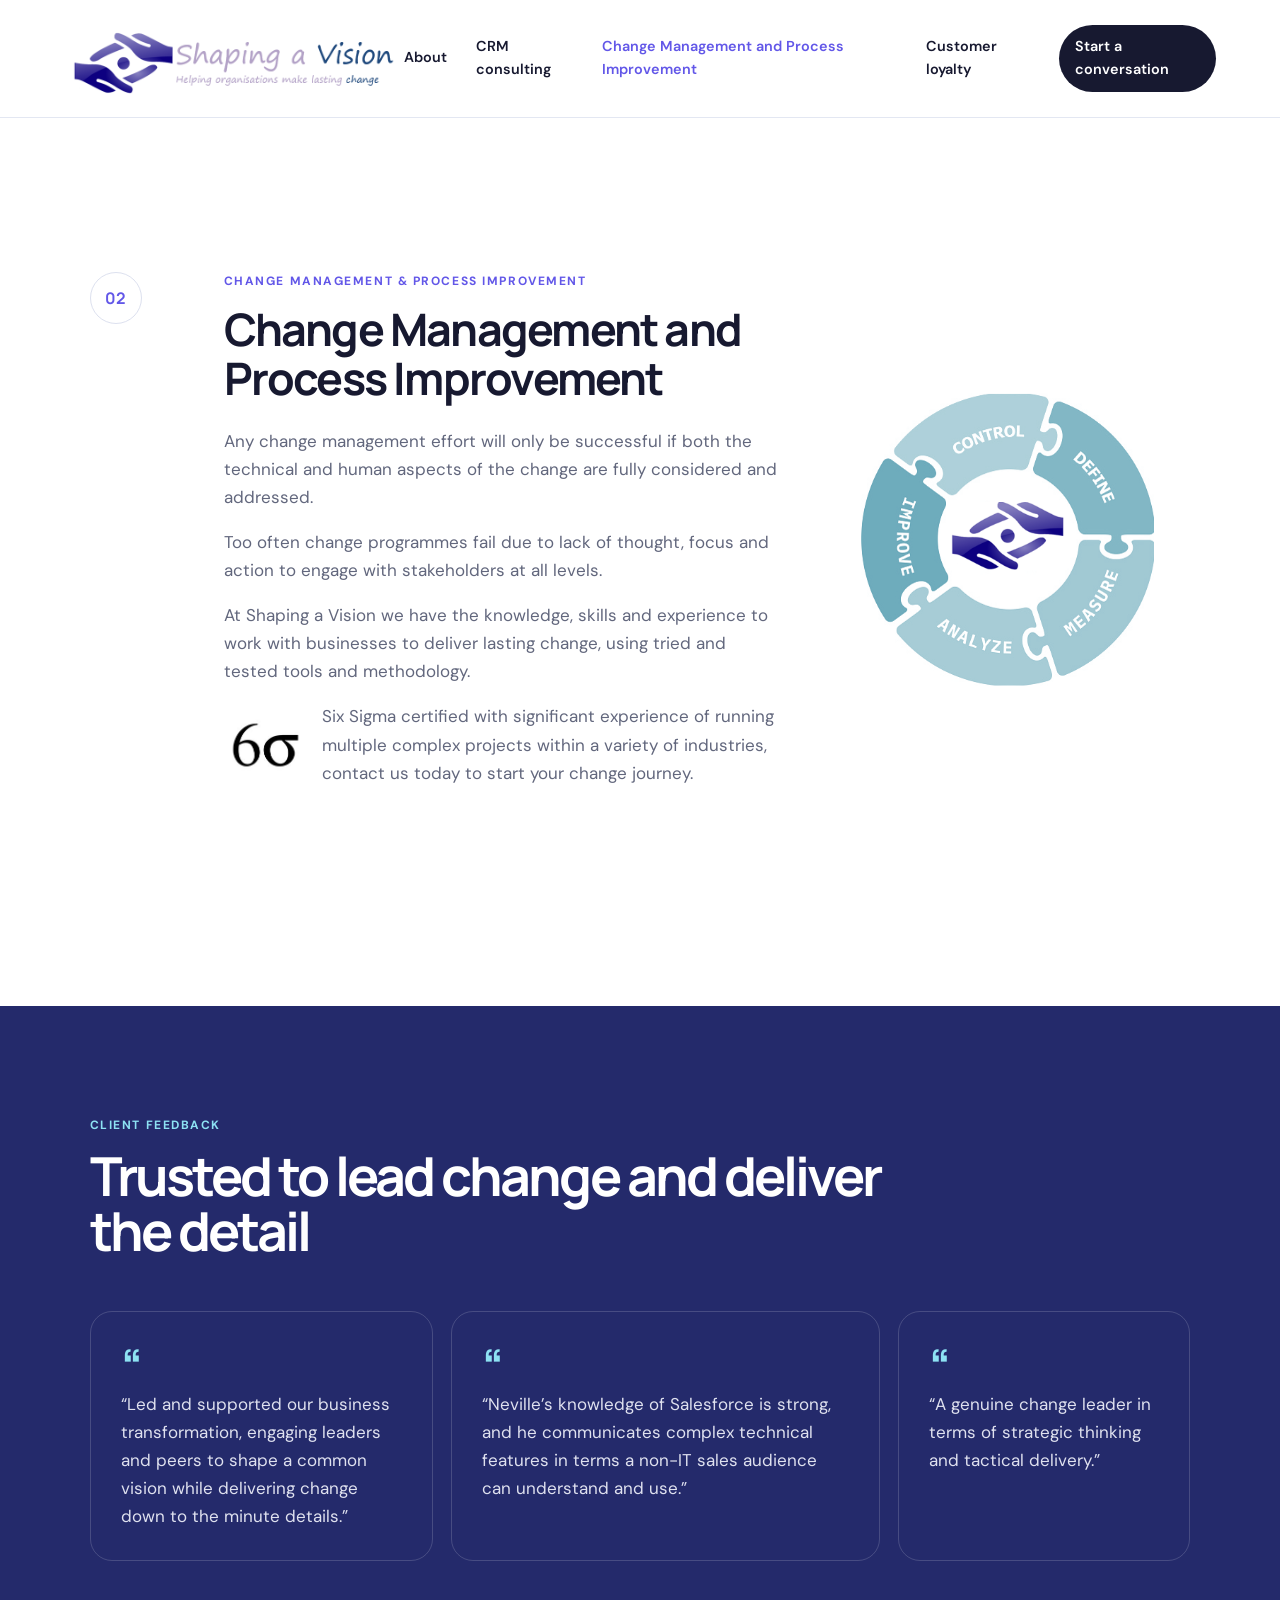
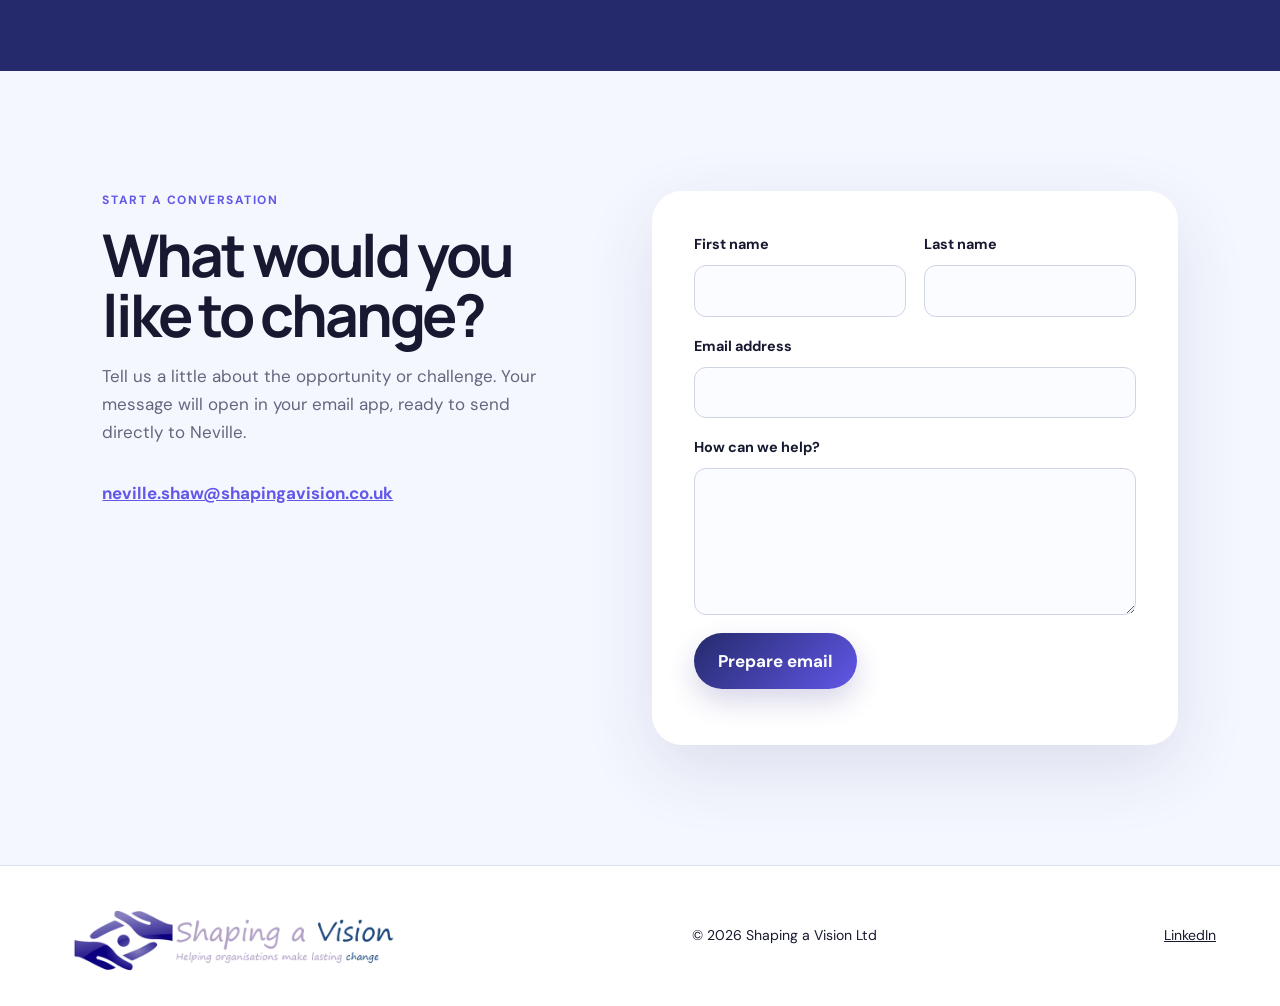
==== change.html @ e67c5a2a "Add files via upload" ====
<!doctype html>
<html lang="en-GB">
<head>
  <meta charset="utf-8">
  <meta name="viewport" content="width=device-width, initial-scale=1">
  <title>Shaping a Vision | CRM, Change and Customer Experience</title>
  <meta name="description" content="Practical CRM consulting, change management and customer loyalty support from Shaping a Vision.">
  <link rel="preconnect" href="https://fonts.googleapis.com">
  <link rel="preconnect" href="https://fonts.gstatic.com" crossorigin>
  <link href="https://fonts.googleapis.com/css2?family=DM+Sans:wght@400;500;600;700&family=Manrope:wght@500;600;700&display=swap" rel="stylesheet">
  <link rel="stylesheet" href="styles.css">
  <link rel="icon" type="image/svg+xml" href="data:image/svg+xml,%3Csvg xmlns='http://www.w3.org/2000/svg' viewBox='0 0 64 64'%3E%3Crect width='64' height='64' rx='14' fill='%23242a6b'/%3E%3Cpath d='M14 33c10-15 26-15 36 0-10 15-26 15-36 0Z' fill='%236f66ff'/%3E%3Ccircle cx='32' cy='33' r='7' fill='white'/%3E%3C/svg%3E">
</head>
<body class="page-change">
  <header class="site-header">
    <a class="brand" href="#top" aria-label="Shaping a Vision home">
      <img class="brand-logo" src="images/sav-logo.png" alt="Shaping a Vision">
    </a>
    <button class="menu-button" type="button" aria-expanded="false" aria-controls="site-nav"><span></span><span></span><span></span><span class="sr-only">Open navigation</span></button>
    <nav id="site-nav" aria-label="Main navigation">
      <a href="index.html#about">About</a>
      <a href="crm.html">CRM consulting</a>
      <a href="change.html">Change Management and Process Improvement</a>
      <a href="loyalty.html">Customer loyalty</a>
      <a class="nav-cta" href="#contact">Start a conversation</a>
    </nav>
  </header>

  <main id="top">
    <section class="hero" id="about">
      <div class="hero-copy reveal">
        <h1>Change that works for your people and your business.</h1>
        <p class="hero-lead">Founded in the UK in 2009, Shaping a Vision Ltd has been working with a wide range of businesses with an end goal of improving customer experience, increasing staff retention, automating or digitising processes, reducing costs and increasing profits.</p>
        <p class="hero-proof">We have a proven track record of <em>Helping organisations make lasting change</em>.</p>
        <div class="hero-actions">
          <a class="button primary" href="#contact">Discuss your project</a>
          <a class="text-link" href="#services">Explore our services <span aria-hidden="true">↓</span></a>
        </div>
      </div>
      <div class="hero-visual reveal">
        <img src="images/change-collaboration.png" alt="People and technology working together">
      </div>
    </section>

    <section class="outcomes" aria-label="Business outcomes">
      <p>Customer experience</p><p>Staff retention</p><p>Smarter processes</p><p>Lower costs</p><p>Stronger performance</p>
    </section>

    <section class="services" id="services">
      <div class="section-heading reveal">
        <p class="eyebrow">How we help</p>
        <h2>Practical expertise from strategy through delivery</h2>
        <p>Clear thinking, hands-on support and solutions designed around the way your organisation actually works.</p>
      </div>

      <article class="service service-crm" id="crm">
        <div class="service-number">01</div>
        <div class="service-copy reveal">
          <p class="eyebrow">CRM consulting services</p>
          <h3>CRM that people can use and the business can rely on</h3>
          <p>We listen to our clients and translate their ideas and functionalities into the kind of simple-to-use, indispensable CRM they have always desired.</p>
          <p>If you are looking for one off assistance, straight forward help to effectively implement your initial design or need full project life cycle management, we provide the expertise to maximise your return on investment. We have the solution for you.</p>
          <ul class="check-list">
            <li>Evaluation and solution design</li>
            <li>Configuration and modification</li>
            <li>Data migration and cleansing</li>
            <li>Consulting, training and ongoing support</li>
          </ul>
        </div>
        <img class="service-art crm-art reveal" src="images/crm-cycle.png" alt="CRM cycle connecting marketing, sales, feedback and support">
        <div class="engagements reveal">
          <div class="engagements-heading"><p class="eyebrow">Examples of previous engagements</p><h4>Hands-on delivery, from first requirements to lasting adoption</h4></div>
          <article class="engagement"><span>01</span><p>Successfully migrated a services business from SugarCRM to SFDC, managing the project from requirement gathering to data migration. Having reviewed the existing sales processes, led the build and testing phase, provided technical support and guidance, admin and end user training, plus data migration of over 40,000 records.</p></article>
          <article class="engagement"><span>02</span><p>Led the design, development and roll out of Salesforce automation using SFDC to 300+ end users. Aligning business processes with technology.</p></article>
          <article class="engagement"><span>03</span><p>Designed and delivered numerous bespoke training events throughout Europe for SFDC administrators, end users and Executive teams.</p></article>
          <article class="engagement"><span>04</span><p>Developed an automated issue resolution tool, giving real time notification of issues to sales and country leaders, reducing time to close from 41 to 13 days.</p></article>
        </div>
      </article>

      <article class="service service-change" id="change">
        <div class="service-number">02</div>
        <div class="service-copy reveal">
          <p class="eyebrow">Change management &amp; process improvement</p>
          <h3>Change Management and Process Improvement</h3>
          <p>Any change management effort will only be successful if both the technical and human aspects of the change are fully considered and addressed.</p>
          <p>Too often change programmes fail due to lack of thought, focus and action to engage with stakeholders at all levels.</p>
          <p>At Shaping a Vision we have the knowledge, skills and experience to work with businesses to deliver lasting change, using tried and tested tools and methodology.</p>
          <p class="certification"><img src="images/six-sigma.png" alt="Six Sigma certification">Six Sigma certified with significant experience of running multiple complex projects within a variety of industries, contact us today to start your change journey.</p>
        </div>
        <div class="change-art reveal"><img src="images/dmaic.png" alt="DMAIC improvement cycle"></div>
      </article>

      <article class="service service-loyalty" id="loyalty">
        <div class="service-number">03</div>
        <div class="service-copy reveal">
          <p class="eyebrow">Customer loyalty</p>
          <h3>Turn customer feedback into focused action</h3>
          <p>Your customers form opinions about your organisation as they interact with your products and services, and through key touch points such as service and support. The combination of these experiences impacts the overall relationship with your customers and their likelihood to repurchase or refer.</p>
          <p>If you are waiting for clients to complain, rather than soliciting their positive or negative opinion, you may not get the feedback until it is too late.</p>
          <p>At Shaping a Vision, we help organisations by using Net Promoter® Score, a simple but highly effective metric. The output of a Net Promoter Score is a clear measure of your organisation’s performance as seen through your customers eyes.</p>
          <p>Having this proactive feedback helps you target key improvement areas and customer segments.</p>
          <ul class="check-list">
            <li>Net Promoter Score programme setup</li>
            <li>Management reporting and dashboards</li>
            <li>Customer feedback analysis</li>
            <li>Customer service culture development</li>
          </ul>
          <small class="legal">Net Promoter® is a registered trademark of Bain &amp; Company, Inc., Fred Reichheld and Satmetrix Systems.</small>
        </div>
        <div class="feedback-loop reveal"><img src="images/customer-listening.png" alt="Customer listening and feedback">
          <div><strong>1</strong><span>Gather feedback</span></div>
          <div><strong>2</strong><span>Analyse patterns</span></div>
          <div><strong>3</strong><span>Act on insight</span></div>
        </div>
      </article>
    </section>

    <section class="testimonials">
      <div class="section-heading reveal"><p class="eyebrow">Client feedback</p><h2>Trusted to lead change and deliver the detail</h2></div>
      <div class="quotes">
        <blockquote class="reveal">“Led and supported our business transformation, engaging leaders and peers to shape a common vision while delivering change down to the minute details.”</blockquote>
        <blockquote class="reveal">“Neville’s knowledge of Salesforce is strong, and he communicates complex technical features in terms a non-IT sales audience can understand and use.”</blockquote>
        <blockquote class="reveal">“A genuine change leader in terms of strategic thinking and tactical delivery.”</blockquote>
      </div>
    </section>

    <section class="contact" id="contact">
      <div class="contact-copy reveal">
        <p class="eyebrow">Start a conversation</p>
        <h2>What would you like to change?</h2>
        <p>Tell us a little about the opportunity or challenge. Your message will open in your email app, ready to send directly to Neville.</p>
        <a href="mailto:neville.shaw@shapingavision.co.uk">neville.shaw@shapingavision.co.uk</a>
      </div>
      <form id="contact-form" class="contact-form reveal">
        <div class="field-row">
          <label>First name<input name="firstName" autocomplete="given-name" required></label>
          <label>Last name<input name="lastName" autocomplete="family-name" required></label>
        </div>
        <label>Email address<input name="email" type="email" autocomplete="email" required></label>
        <label>How can we help?<textarea name="message" rows="5" required></textarea></label>
        <button class="button primary" type="submit">Prepare email</button>
        <p class="form-note" id="form-note" aria-live="polite"></p>
      </form>
    </section>
  </main>

  <footer>
    <a class="brand footer-brand" href="#top"><img class="brand-logo" src="images/sav-logo.png" alt="Shaping a Vision"></a>
    <p>© <span id="year"></span> Shaping a Vision Ltd</p>
    <a href="https://www.linkedin.com" target="_blank" rel="noreferrer">LinkedIn</a>
  </footer>
  <script src="script.js"></script>
</body>
</html>
---- styles.css ----
:root{--ink:#171930;--muted:#62677d;--purple:#6257e8;--deep:#242a6b;--blue:#0aa7d7;--ice:#eef5ff;--line:#dde1ef;--paper:#fff;--display:"Manrope",sans-serif;--body:"DM Sans",sans-serif}
*{box-sizing:border-box}html{scroll-behavior:smooth;scroll-padding-top:100px}body{margin:0;color:var(--ink);font-family:var(--body);font-size:17px;line-height:1.65;background:var(--paper)}a{color:inherit}button,input,textarea{font:inherit}.sr-only{position:absolute;width:1px;height:1px;padding:0;margin:-1px;overflow:hidden;clip:rect(0,0,0,0);white-space:nowrap;border:0}
.site-header{position:sticky;top:0;z-index:20;display:flex;align-items:center;justify-content:space-between;padding:18px clamp(22px,5vw,76px);background:rgba(255,255,255,.94);backdrop-filter:blur(16px);border-bottom:1px solid rgba(221,225,239,.8)}.brand{display:inline-flex;gap:12px;align-items:center;text-decoration:none}.brand-mark{position:relative;display:grid;place-items:center;width:46px;height:38px;background:linear-gradient(135deg,var(--deep),var(--purple));border-radius:60% 18% 60% 18%;transform:rotate(-8deg)}.brand-mark:before,.brand-mark:after{content:"";position:absolute;width:15px;height:15px;background:white;border-radius:50%}.brand-mark:before{left:8px;top:8px}.brand-mark:after{right:6px;bottom:5px;opacity:.7}.brand-mark span{position:absolute;width:18px;height:5px;background:#fff;border-radius:10px;transform:rotate(34deg)}.brand-copy{display:flex;flex-direction:column;line-height:1.15}.brand-copy strong{font:700 1.12rem var(--display);color:var(--deep)}.brand-copy small{font-size:.68rem;color:var(--muted);margin-top:5px}.site-header nav{display:flex;align-items:center;gap:clamp(16px,2.3vw,34px)}.site-header nav a{font-size:.9rem;text-decoration:none;font-weight:600}.site-header nav a:hover{color:var(--purple)}.site-header .nav-cta{background:var(--ink);color:#fff;padding:10px 16px;border-radius:999px}.site-header .nav-cta:hover{background:var(--purple);color:#fff}.menu-button{display:none;background:none;border:0;padding:8px}.menu-button>span:not(.sr-only){display:block;width:25px;height:2px;background:var(--ink);margin:5px}
main{overflow:hidden}.hero{min-height:690px;display:grid;grid-template-columns:minmax(0,1.08fr) minmax(380px,.92fr);align-items:center;gap:7vw;padding:88px clamp(24px,8vw,130px);background:radial-gradient(circle at 87% 28%,#dff6ff 0,transparent 26%),linear-gradient(140deg,#fff 38%,#f1f2ff 100%)}.eyebrow{text-transform:uppercase;letter-spacing:.13em;font-weight:700;font-size:.75rem;color:var(--purple);margin:0 0 14px}.hero h1,.section-heading h2,.contact h2{font:700 clamp(2.6rem,5vw,5.25rem)/1.02 var(--display);letter-spacing:-.055em;margin:0}.hero h1{max-width:850px}.hero-lead{font-size:clamp(1.1rem,1.5vw,1.35rem);max-width:690px;color:var(--muted);margin:28px 0 34px}.hero-actions{display:flex;align-items:center;gap:26px;flex-wrap:wrap}.button{display:inline-flex;justify-content:center;align-items:center;border:0;border-radius:999px;padding:14px 24px;text-decoration:none;font-weight:700;cursor:pointer}.button.primary{background:linear-gradient(135deg,var(--deep),var(--purple));color:#fff;box-shadow:0 12px 28px rgba(54,49,141,.2)}.button.primary:hover{transform:translateY(-2px);box-shadow:0 16px 34px rgba(54,49,141,.3)}.text-link{font-weight:700;text-decoration:none}.text-link span{color:var(--purple);padding-left:5px}.hero-visual{position:relative;aspect-ratio:1;max-width:520px;margin:auto}.orbit{position:absolute;inset:10%;border:1px solid rgba(98,87,232,.22);border-radius:50%;animation:rotate 28s linear infinite}.orbit:before{content:"";position:absolute;width:84px;height:84px;border-radius:30px;background:linear-gradient(145deg,var(--purple),var(--deep));box-shadow:0 20px 38px rgba(36,42,107,.22)}.orbit span{position:absolute;font:700 .8rem var(--display);padding:8px 13px;border-radius:999px;background:#fff;box-shadow:0 8px 24px rgba(28,32,74,.12);animation:counter 28s linear infinite}.orbit-one:before{top:-12px;left:45%}.orbit-one span{right:-30px;top:28%}.orbit-two{inset:22%;animation-duration:22s;animation-direction:reverse}.orbit-two:before{right:-20px;bottom:16%;background:linear-gradient(145deg,var(--blue),#1e75df)}.orbit-two span{left:-42px;bottom:24%;animation-duration:22s;animation-direction:reverse}.orbit-three{inset:34%;animation-duration:18s}.orbit-three:before{width:60px;height:60px;left:-20px;top:16%;background:linear-gradient(145deg,#83ddeb,var(--blue))}.orbit-three span{right:-56px;bottom:-10px;animation-duration:18s}.visual-core{position:absolute;inset:38%;display:flex;flex-direction:column;align-items:center;justify-content:center;background:#fff;border-radius:50%;box-shadow:0 22px 80px rgba(31,38,105,.18);font-family:var(--display)}.visual-core strong{font-size:1.2rem}.visual-core span{color:var(--purple)}@keyframes rotate{to{transform:rotate(360deg)}}@keyframes counter{to{transform:rotate(-360deg)}}
.outcomes{display:grid;grid-template-columns:repeat(5,1fr);padding:0 clamp(24px,6vw,96px);border-top:1px solid var(--line);border-bottom:1px solid var(--line)}.outcomes p{font:600 .88rem var(--display);padding:22px 18px;text-align:center;margin:0;border-right:1px solid var(--line)}.outcomes p:last-child{border:0}.services{padding:120px clamp(24px,7vw,112px)}.section-heading{max-width:800px;margin-bottom:76px}.section-heading h2{font-size:clamp(2.2rem,4.2vw,4rem)}.section-heading>p:last-child{max-width:650px;color:var(--muted);font-size:1.12rem}.service{position:relative;display:grid;grid-template-columns:70px minmax(0,1fr) minmax(300px,.62fr);gap:clamp(24px,5vw,80px);padding:82px 0;border-top:1px solid var(--line);align-items:center}.service-number{align-self:start;font:700 1rem var(--display);color:var(--purple);border:1px solid var(--line);width:52px;height:52px;border-radius:50%;display:grid;place-items:center}.service-copy h3{font:700 clamp(2rem,3.5vw,3.3rem)/1.08 var(--display);letter-spacing:-.04em;margin:0 0 25px}.service-copy>p:not(.eyebrow){color:var(--muted);max-width:720px}.check-list{display:grid;grid-template-columns:repeat(2,minmax(0,1fr));gap:10px 26px;list-style:none;padding:0;margin:28px 0}.check-list li{position:relative;padding-left:26px}.check-list li:before{content:"✓";position:absolute;left:0;color:var(--purple);font-weight:700}.proof{padding:40px;border-radius:30px;background:var(--ink);color:#fff;display:flex;flex-direction:column}.proof strong{font:700 3.5rem/1 var(--display);color:#8de2f3}.proof span{color:#c9cbe0}.proof hr{border:0;border-top:1px solid rgba(255,255,255,.18);width:100%;margin:28px 0}.cycle{aspect-ratio:1;max-width:380px;position:relative;margin:auto;border:38px solid #dbe6ff;border-radius:50%;display:grid;place-items:center}.cycle:after{content:"";position:absolute;inset:-38px;border:38px solid transparent;border-top-color:var(--purple);border-right-color:var(--blue);border-radius:50%;transform:rotate(25deg)}.cycle>span{position:absolute;font:700 .72rem var(--display);text-transform:uppercase;letter-spacing:.06em;z-index:2}.cycle>span:nth-child(1){top:-29px}.cycle>span:nth-child(2){right:-40px;top:40%}.cycle>span:nth-child(3){bottom:-29px}.cycle>span:nth-child(4){left:-40px;top:40%}.cycle>span:nth-child(5){top:10%;left:3%}.cycle strong{text-align:center;font:700 1.15rem/1.3 var(--display)}.legal{display:block;color:#8a8fa2;font-style:italic;max-width:680px}.feedback-loop{display:grid;gap:14px}.feedback-loop div{display:flex;align-items:center;gap:20px;padding:20px 24px;border-radius:20px;background:var(--ice);transform:translateX(var(--shift,0))}.feedback-loop div:nth-child(2){--shift:35px;background:#e8e6ff}.feedback-loop div:nth-child(3){--shift:5px;background:#dcf5fb}.feedback-loop strong{font:700 2.1rem var(--display);color:var(--purple)}.feedback-loop span{font-weight:700}.testimonials{background:var(--deep);color:#fff;padding:110px clamp(24px,7vw,112px)}.testimonials .section-heading{margin-bottom:52px}.testimonials .eyebrow{color:#8de2f3}.testimonials .section-heading h2{max-width:900px}.quotes{display:grid;grid-template-columns:1fr 1.25fr .85fr;gap:18px}.quotes blockquote{margin:0;padding:30px;border:1px solid rgba(255,255,255,.16);border-radius:22px;color:#dfe1ef}.quotes blockquote:before{content:"“";display:block;font:700 3rem/1 var(--display);color:#8de2f3}.contact{display:grid;grid-template-columns:minmax(0,.85fr) minmax(360px,1fr);gap:8vw;padding:120px clamp(24px,8vw,130px);background:#f5f7ff}.contact h2{font-size:clamp(2.6rem,4.6vw,4.7rem)}.contact-copy>p:not(.eyebrow){color:var(--muted);max-width:580px}.contact-copy>a{display:inline-block;margin-top:16px;color:var(--purple);font-weight:700}.contact-form{padding:42px;background:#fff;border-radius:30px;box-shadow:0 24px 70px rgba(38,42,99,.12)}.field-row{display:grid;grid-template-columns:1fr 1fr;gap:18px}.contact-form label{display:block;font-weight:700;font-size:.9rem;margin-bottom:18px}.contact-form input,.contact-form textarea{display:block;width:100%;margin-top:8px;border:1px solid #cfd4e5;border-radius:12px;padding:13px 14px;background:#fbfcff;color:var(--ink)}.contact-form input:focus,.contact-form textarea:focus{outline:3px solid rgba(98,87,232,.2);border-color:var(--purple)}.form-note{font-size:.82rem;color:var(--muted);margin:14px 0 0}footer{display:flex;align-items:center;justify-content:space-between;gap:22px;padding:30px clamp(24px,5vw,76px);font-size:.88rem;border-top:1px solid var(--line)}.footer-brand .brand-copy small{display:none}.footer-brand .brand-mark{width:34px;height:29px}.reveal{opacity:0;transform:translateY(18px);transition:opacity .65s ease,transform .65s ease}.reveal.visible{opacity:1;transform:none}
@media (prefers-reduced-motion:reduce){*{scroll-behavior:auto!important;animation:none!important;transition:none!important}.reveal{opacity:1;transform:none}}
@media (max-width:1000px){.brand-copy small{display:none}.site-header nav{position:absolute;top:100%;left:0;right:0;display:none;flex-direction:column;align-items:stretch;background:#fff;padding:22px;border-bottom:1px solid var(--line)}.site-header nav.open{display:flex}.menu-button{display:block}.hero{grid-template-columns:1fr;min-height:auto;padding-top:70px}.hero-visual{width:min(80vw,470px)}.outcomes{grid-template-columns:repeat(2,1fr)}.outcomes p{border-bottom:1px solid var(--line)}.service{grid-template-columns:60px 1fr}.service>:last-child{grid-column:2}.quotes{grid-template-columns:1fr}.contact{grid-template-columns:1fr}}
@media (max-width:640px){body{font-size:16px}.site-header{padding:14px 18px}.brand-copy strong{font-size:1rem}.hero{padding:62px 22px}.hero h1{font-size:2.75rem}.hero-visual{width:100%;margin-top:18px}.orbit:before{width:58px;height:58px}.orbit span{font-size:.68rem}.visual-core{inset:36%;font-size:.75rem}.outcomes{grid-template-columns:1fr 1fr;padding:0}.services{padding:85px 22px}.service{grid-template-columns:1fr;gap:18px;padding:60px 0}.service>:last-child{grid-column:auto}.service-number{margin-bottom:8px}.check-list{grid-template-columns:1fr}.cycle{max-width:300px;margin-top:22px}.feedback-loop div:nth-child(2),.feedback-loop div:nth-child(3){transform:none}.testimonials{padding:82px 22px}.contact{padding:85px 22px}.contact-form{padding:25px;border-radius:22px}.field-row{grid-template-columns:1fr;gap:0}footer{flex-direction:column;text-align:center}.footer-brand{display:none}}
 .brand-logo{width:min(340px,32vw);height:auto}.hero-visual>img{width:78%;display:block;margin:0 auto}.service-art{width:100%;max-width:320px;object-fit:contain;margin:auto}.change-art{position:relative;display:grid;place-items:center}.change-art>img:first-child{width:100%;max-width:380px}.change-art .sigma-badge{position:absolute;width:86px;right:2%;bottom:4%;background:#fff;border-radius:12px;padding:8px}.feedback-loop>img{width:100%;max-width:400px;border-radius:20px;margin-bottom:12px}.feedback-loop div{margin-left:20px}.feedback-loop div:nth-child(2){margin-left:54px}.feedback-loop div:nth-child(3){margin-left:28px}
.service-crm{grid-template-columns:70px minmax(0,1fr) minmax(260px,.58fr);grid-template-areas:"num copy art" "num copy proof"}.service-crm .service-number{grid-area:num}.service-crm .service-copy{grid-area:copy}.service-crm .crm-art{grid-area:art}.service-crm .proof{grid-area:proof}
.service-crm .engagements{grid-area:engagements;grid-column:2 / -1}.engagements{display:grid;grid-template-columns:repeat(2,minmax(0,1fr));gap:18px;margin-top:24px;padding-top:54px;border-top:1px solid var(--line)}.engagements-heading{grid-column:1 / -1;display:flex;align-items:end;justify-content:space-between;gap:28px}.engagements-heading .eyebrow{margin:0}.engagements-heading h4{font:600 1.2rem/1.2 var(--display);max-width:360px;margin:0}.engagement{display:grid;grid-template-columns:38px 1fr;gap:13px;padding:22px;border:1px solid var(--line);border-radius:18px;background:#fbfcff;transition:transform .2s ease,box-shadow .2s ease}.engagement:hover{transform:translateY(-3px);box-shadow:0 12px 28px rgba(38,42,99,.08)}.engagement span{font:700 .8rem var(--display);color:var(--purple);padding-top:3px}.engagement p{margin:0;color:var(--muted);font-size:.95rem;line-height:1.55}
@media (max-width:1000px){.service-crm{grid-template-columns:60px 1fr;grid-template-areas:"num copy" "num art" "num proof"}}
@media (max-width:1000px){.service-crm .engagements{grid-column:2}}
@media (max-width:640px){.service-crm{grid-template-columns:1fr;grid-template-areas:"num" "copy" "art" "proof"}.service-crm .engagements{grid-column:1}.engagements{grid-template-columns:1fr}.engagements-heading{display:block}.engagements-heading h4{margin-top:10px}}
.service-crm .engagements{grid-area:auto}
.service-crm .engagements{grid-column:2 / -1;grid-row:3}
.hero-proof{color:var(--muted);font-size:1rem;margin:0 0 24px}.hero-proof em{font-weight:700;color:var(--ink)}
.certification{display:flex;align-items:center;gap:16px}.certification img{width:82px;height:auto;flex:none}
@media (max-width:1000px){.service-crm .engagements{grid-column:2;grid-row:auto}}
@media (max-width:640px){.service-crm .engagements{grid-column:1;grid-row:auto}}
.service-crm .engagements{margin-top:-42px;padding-top:24px}
@media (max-width:640px){.service-crm .engagements{margin-top:0;padding-top:28px}}
.home .services{display:none}.page-crm .hero,.page-change .hero,.page-loyalty .hero,.page-crm .outcomes,.page-change .outcomes,.page-loyalty .outcomes{display:none}.page-crm .services> .section-heading,.page-change .services> .section-heading,.page-loyalty .services> .section-heading{display:none}.page-crm .service:not(.service-crm),.page-change .service:not(.service-change),.page-loyalty .service:not(.service-loyalty){display:none}.page-crm .services,.page-change .services,.page-loyalty .services{padding-top:72px}.page-crm .service-crm,.page-change .service-change,.page-loyalty .service-loyalty{border-top:0}.page-crm .site-header nav a:nth-child(2),.page-change .site-header nav a:nth-child(3),.page-loyalty .site-header nav a:nth-child(4){color:var(--purple)}
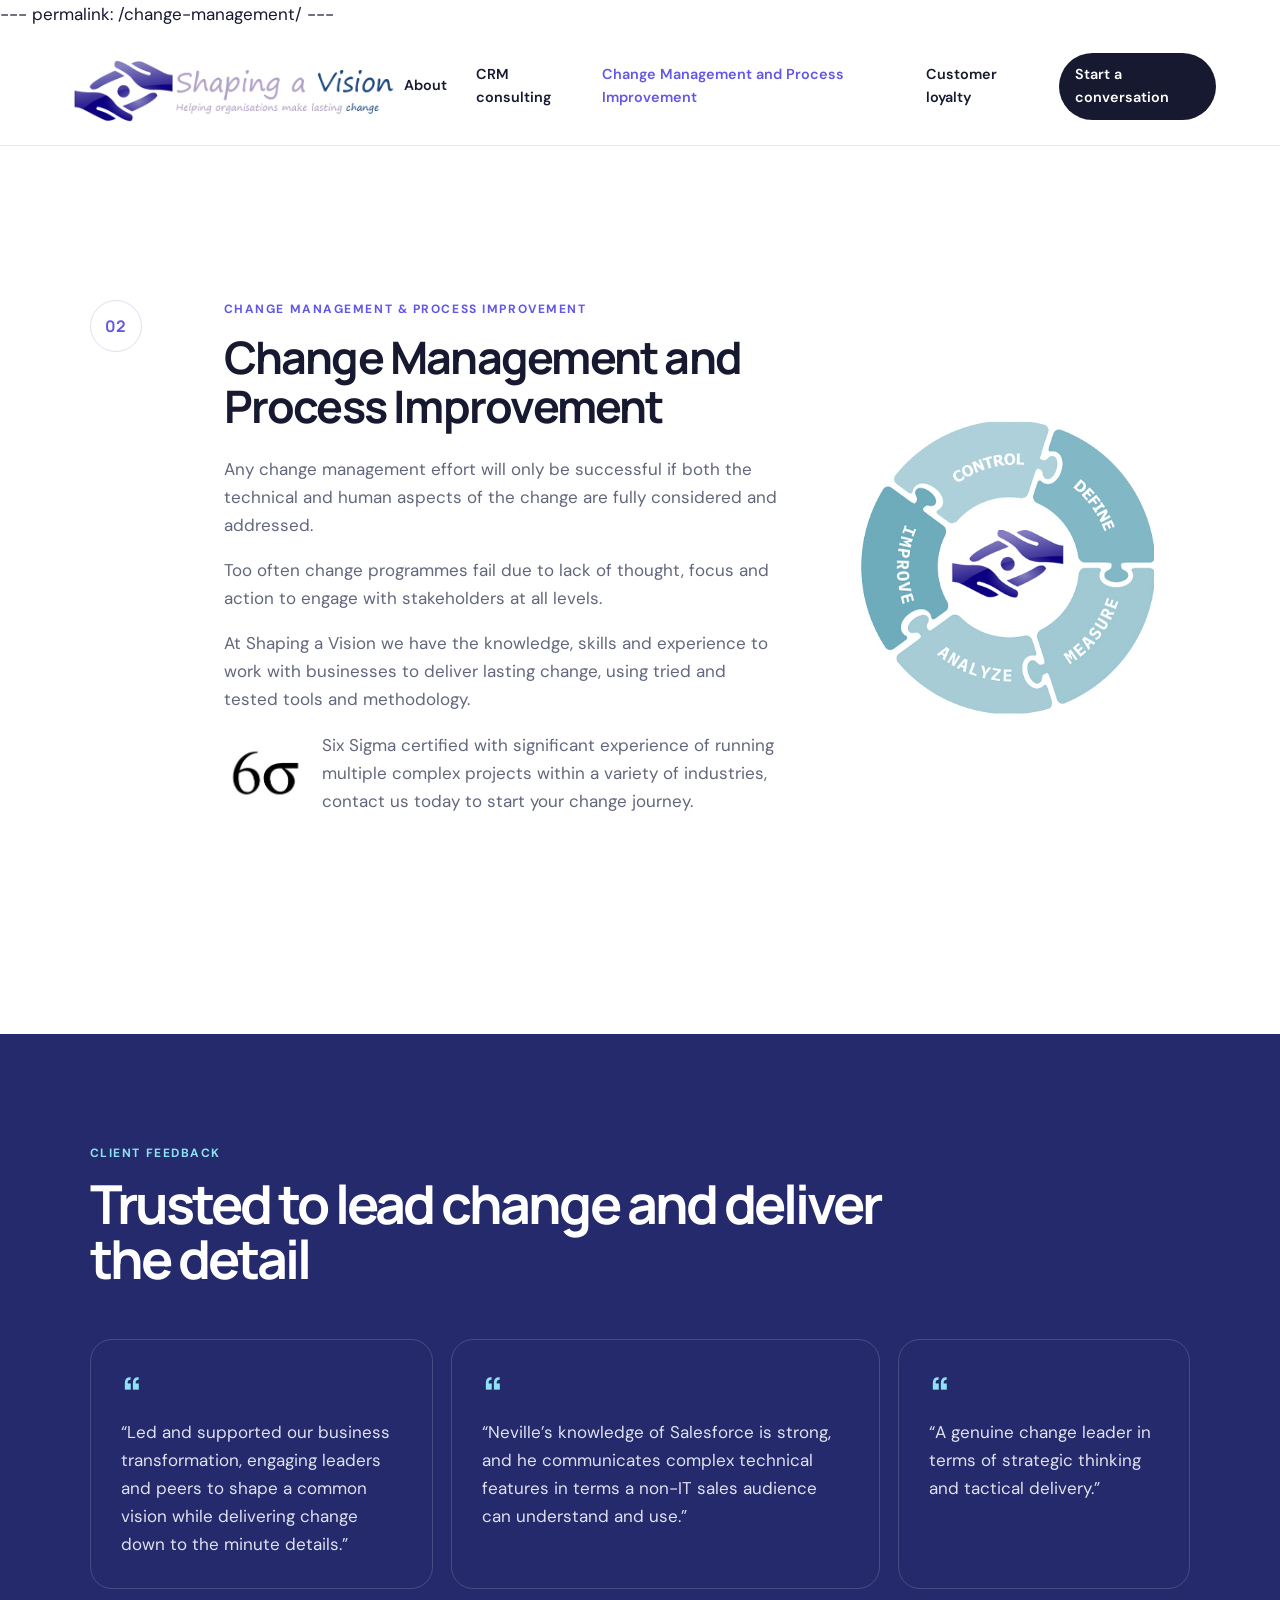
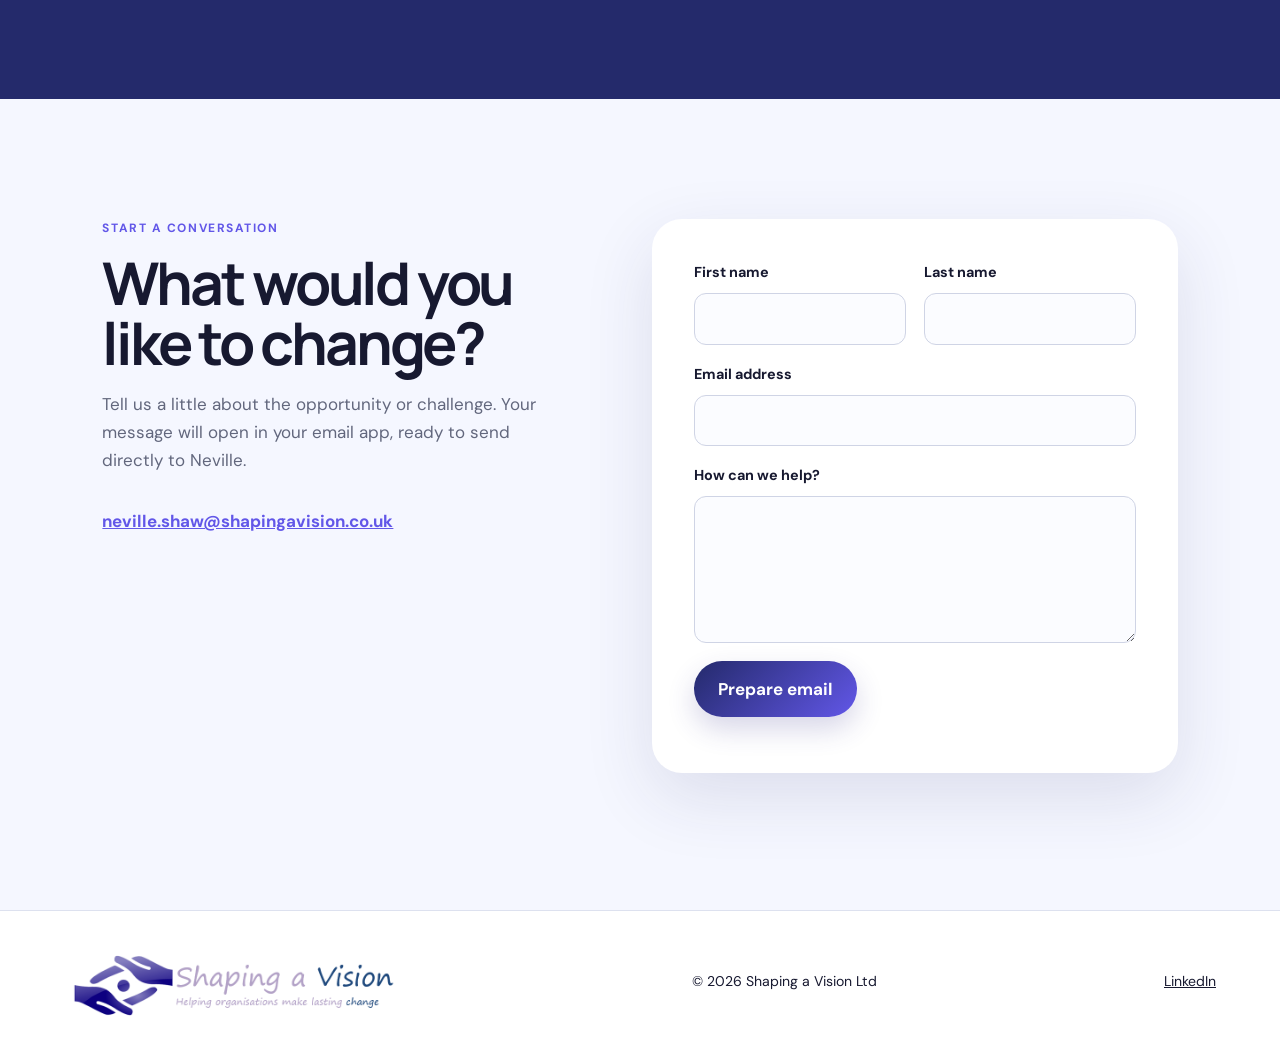
==== commit 65980573: "Update change.html" ====
--- a/change.html
+++ b/change.html
@@ -1,8 +1,13 @@
+---
+permalink: /change-management/
+---
 <!doctype html>
 <html lang="en-GB">
 <head>
   <meta charset="utf-8">
   <meta name="viewport" content="width=device-width, initial-scale=1">
+  <base href="/">
+  <link rel="canonical" href="https://shapingavision.co.uk/change-management/">
   <title>Shaping a Vision | CRM, Change and Customer Experience</title>
   <meta name="description" content="Practical CRM consulting, change management and customer loyalty support from Shaping a Vision.">
   <link rel="preconnect" href="https://fonts.googleapis.com">
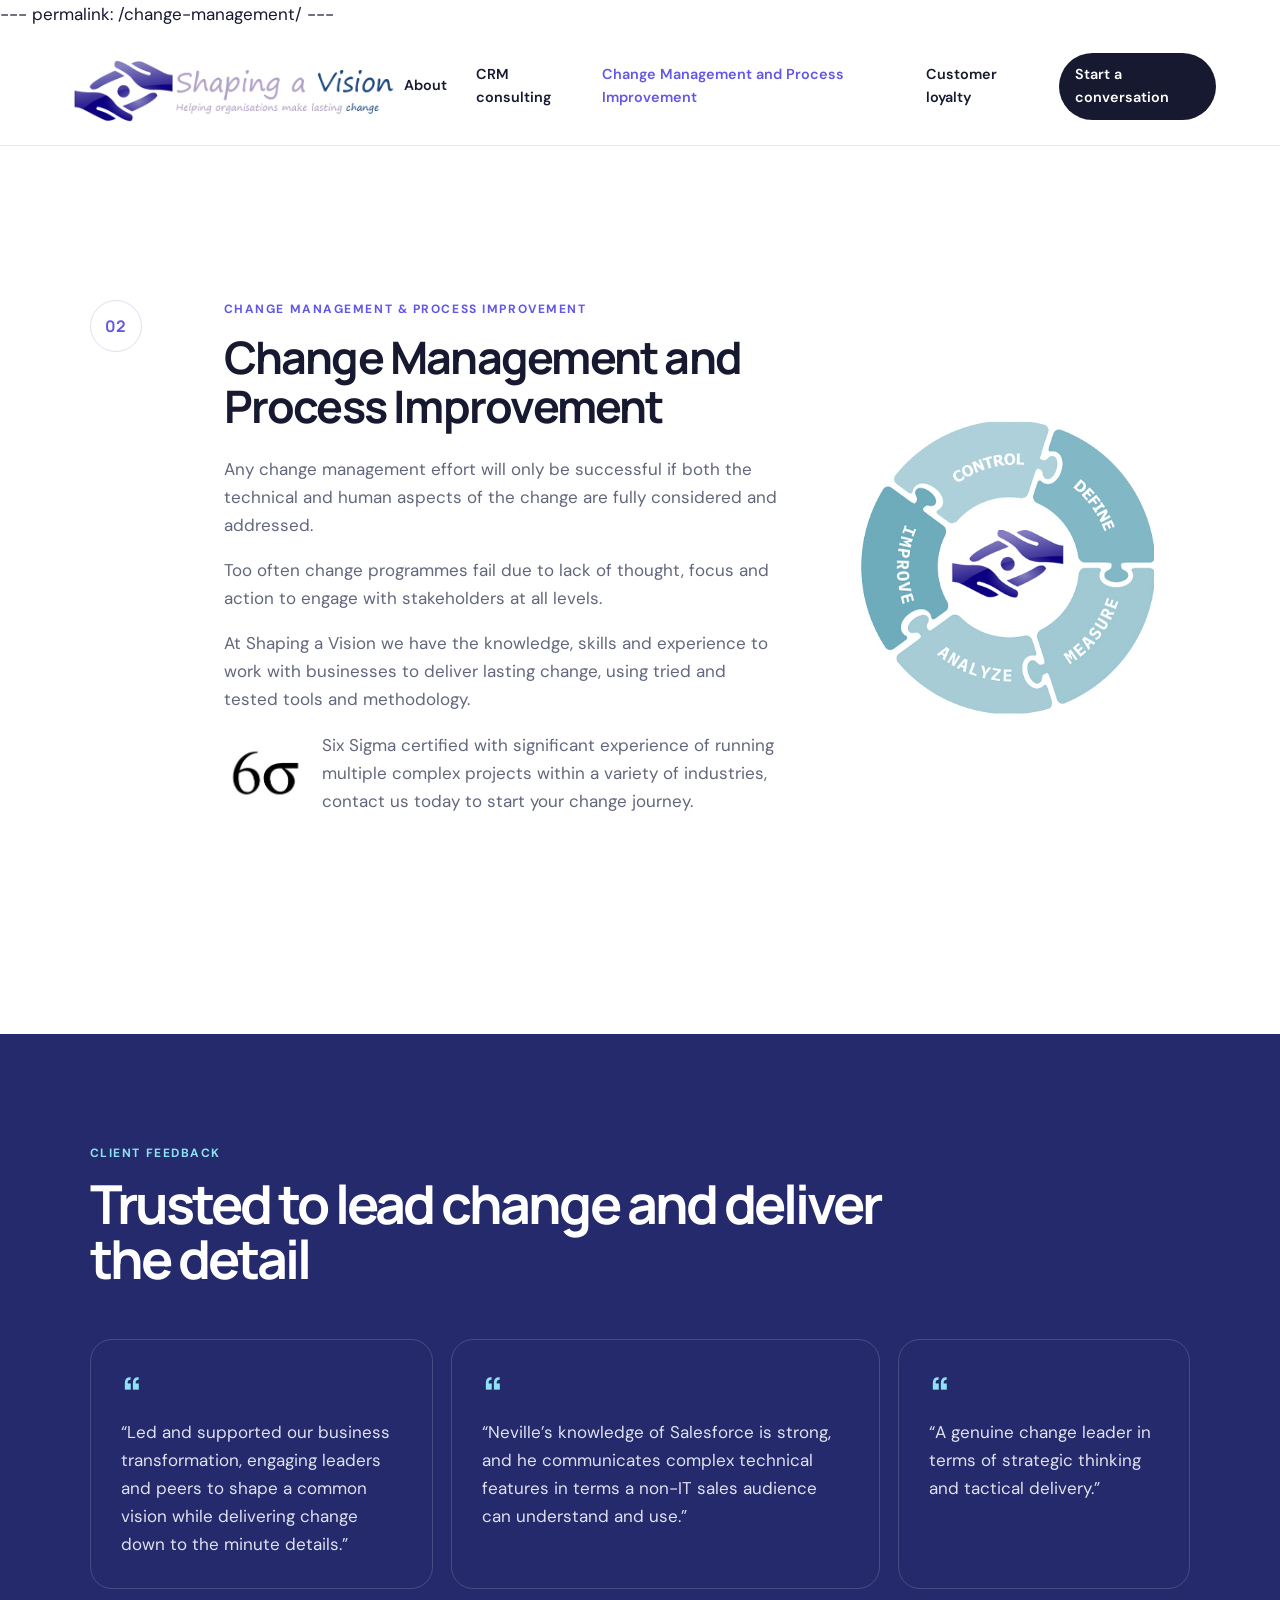
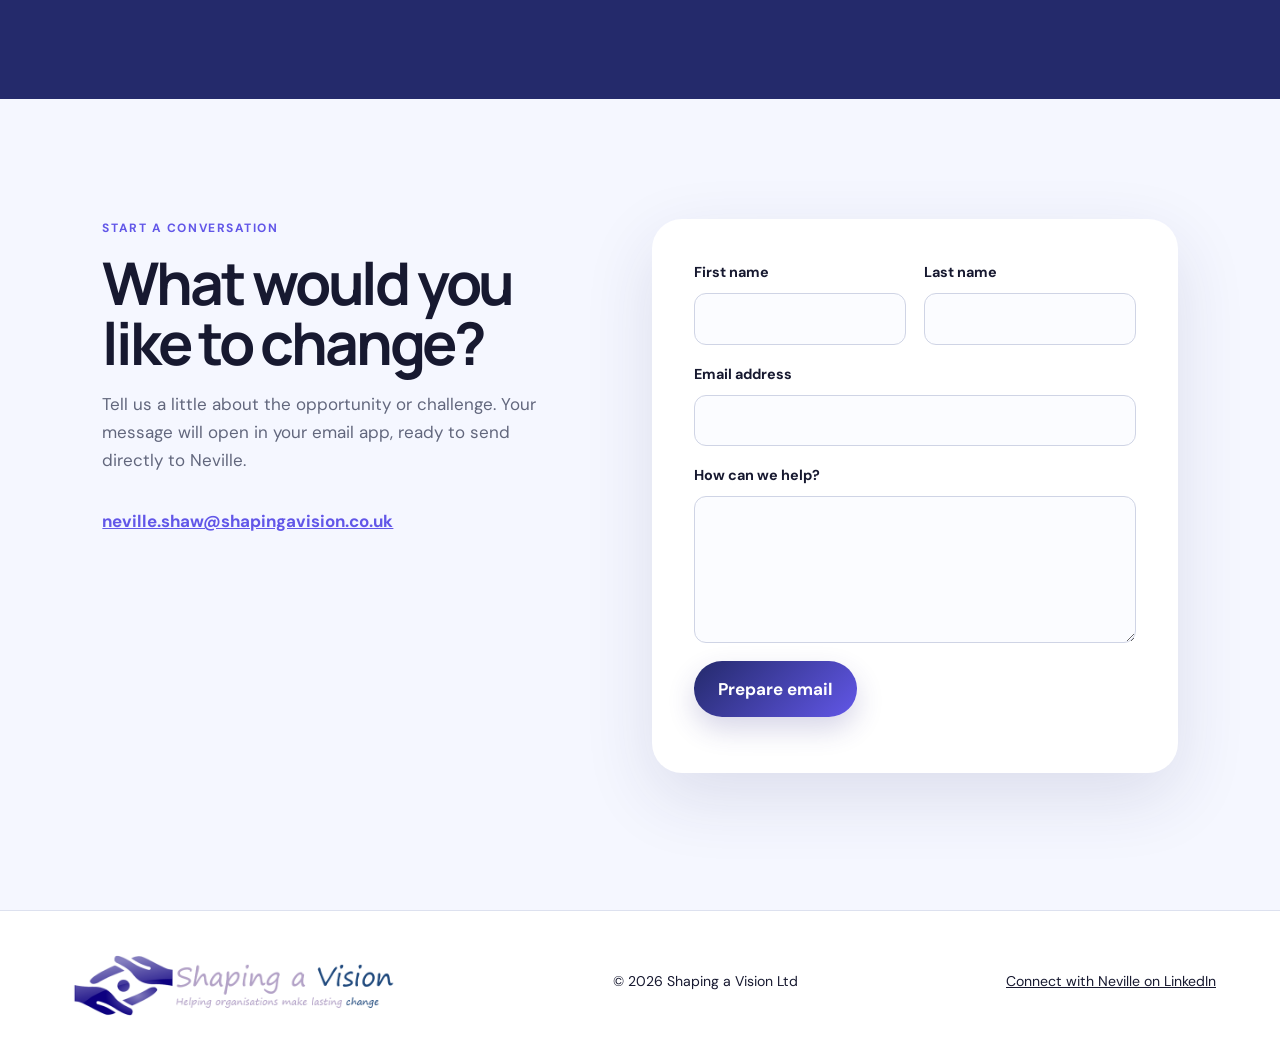
==== commit 32a44f78: "Update change.html" ====
--- a/change.html
+++ b/change.html
@@ -23,12 +23,12 @@
     </a>
     <button class="menu-button" type="button" aria-expanded="false" aria-controls="site-nav"><span></span><span></span><span></span><span class="sr-only">Open navigation</span></button>
     <nav id="site-nav" aria-label="Main navigation">
-      <a href="index.html#about">About</a>
-      <a href="crm.html">CRM consulting</a>
-      <a href="change.html">Change Management and Process Improvement</a>
-      <a href="loyalty.html">Customer loyalty</a>
-      <a class="nav-cta" href="#contact">Start a conversation</a>
-    </nav>
+  <a href="/#about">About</a>
+  <a href="/crm-consulting-services/">CRM consulting</a>
+  <a href="/change-management/">Change Management and Process Improvement</a>
+  <a href="/customers-talk-what-are-they-saying-about-you/">Customer loyalty</a>
+  <a class="nav-cta" href="#contact">Start a conversation</a>
+</nav>
   </header>
 
   <main id="top">
@@ -152,7 +152,7 @@
   <footer>
     <a class="brand footer-brand" href="#top"><img class="brand-logo" src="images/sav-logo.png" alt="Shaping a Vision"></a>
     <p>© <span id="year"></span> Shaping a Vision Ltd</p>
-    <a href="https://www.linkedin.com" target="_blank" rel="noreferrer">LinkedIn</a>
+    <a href="https://www.linkedin.com/in/nevilleshaw/" target="_blank" rel="noopener noreferrer">Connect with Neville on LinkedIn</a>
   </footer>
   <script src="script.js"></script>
 </body>
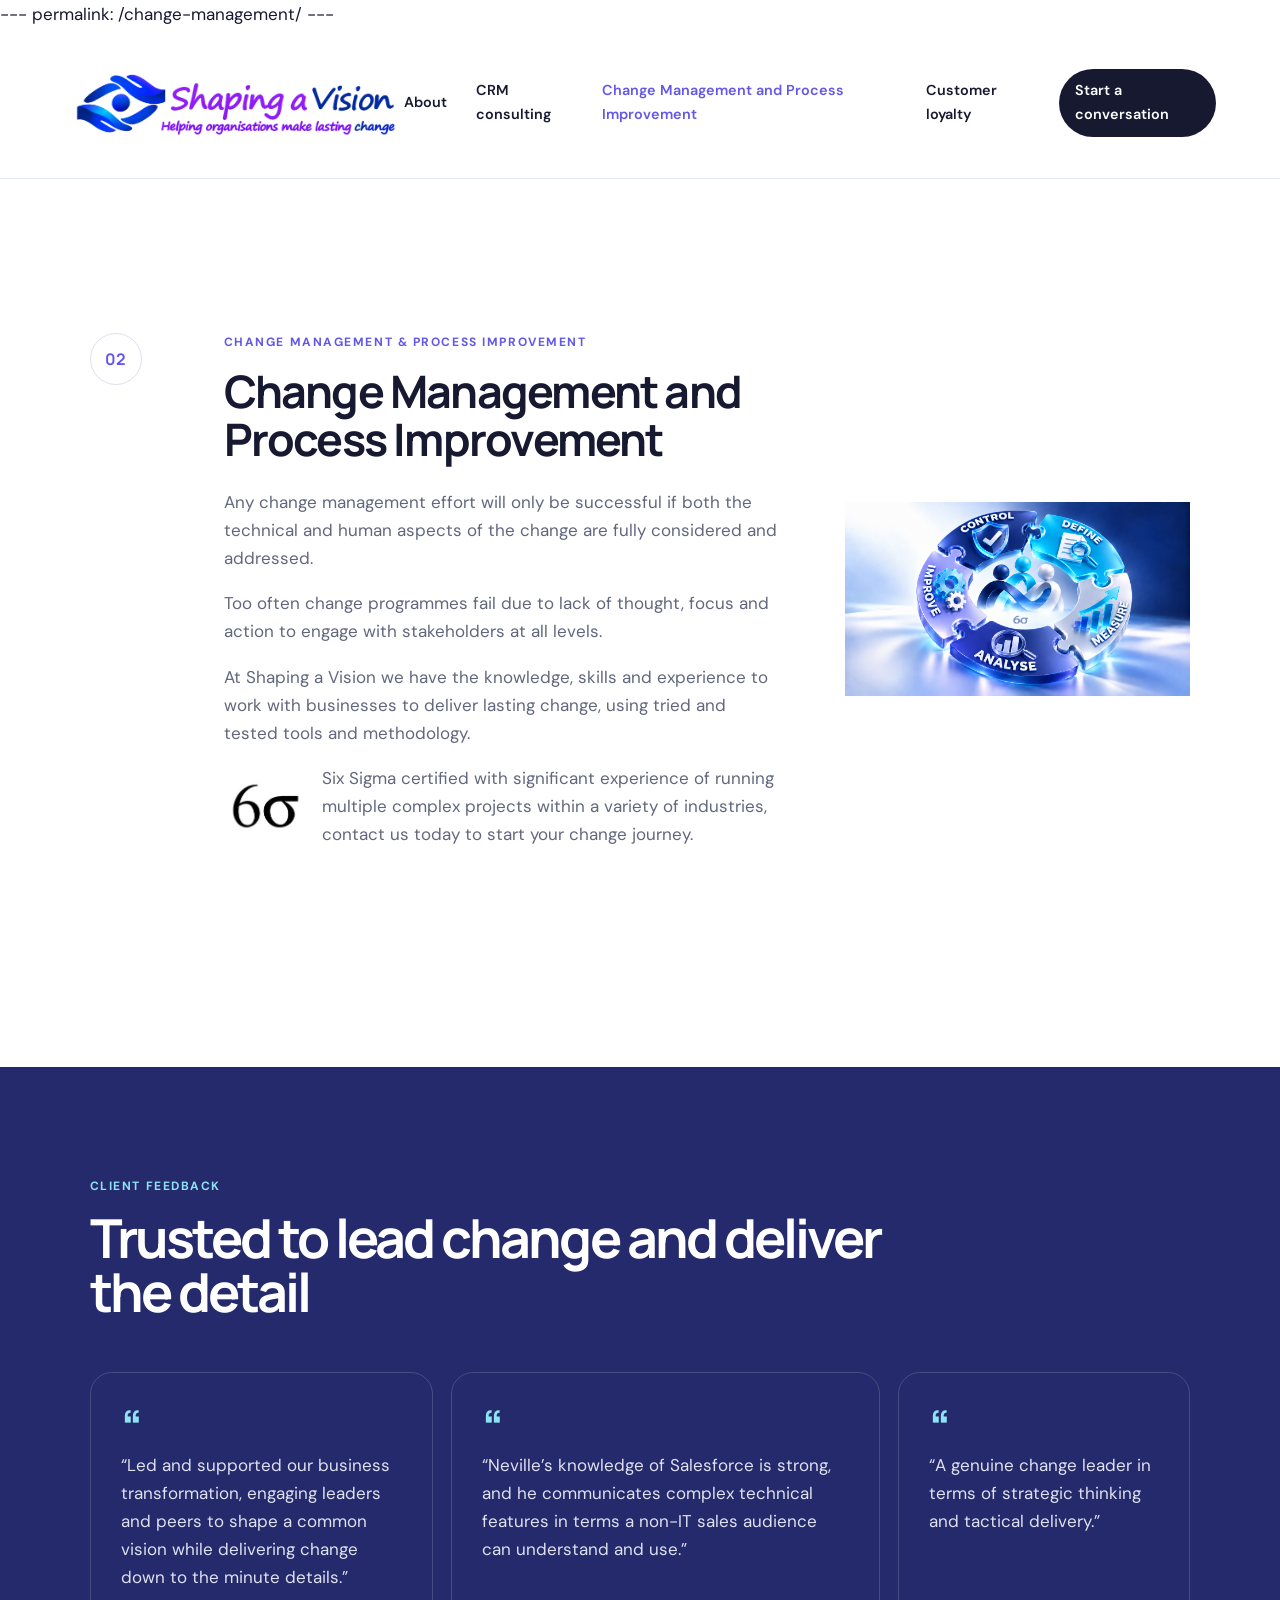
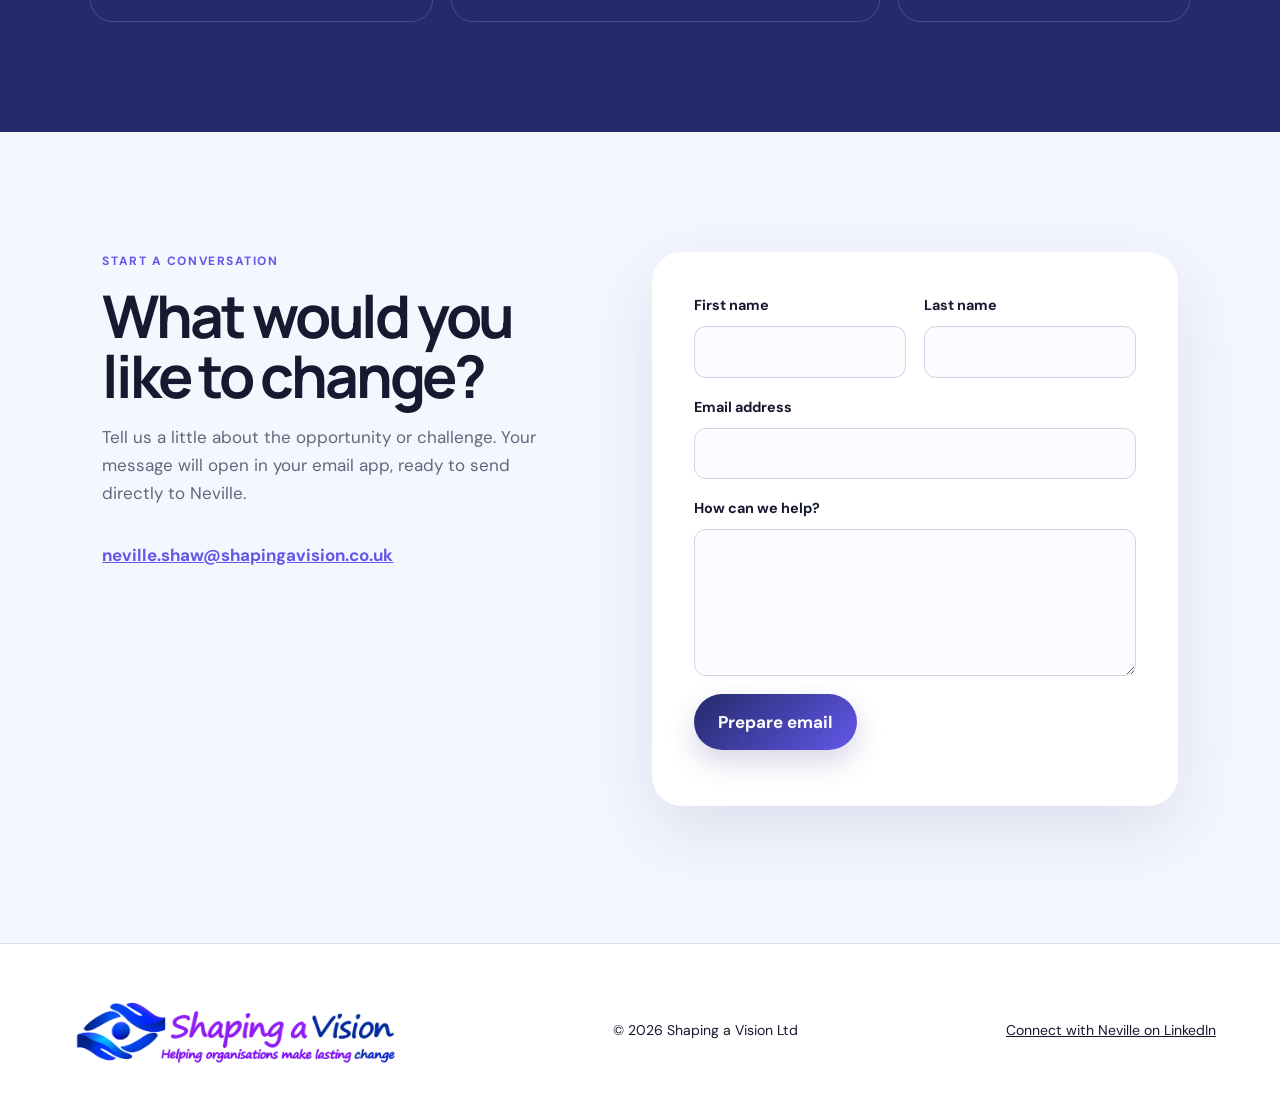
==== commit 884c2207: "Update change.html" ====
--- a/change.html
+++ b/change.html
@@ -92,7 +92,7 @@
           <p>At Shaping a Vision we have the knowledge, skills and experience to work with businesses to deliver lasting change, using tried and tested tools and methodology.</p>
           <p class="certification"><img src="images/six-sigma.png" alt="Six Sigma certification">Six Sigma certified with significant experience of running multiple complex projects within a variety of industries, contact us today to start your change journey.</p>
         </div>
-        <div class="change-art reveal"><img src="images/dmaic.png" alt="DMAIC improvement cycle"></div>
+        <div class="change-art reveal"><img src="images/DMAIC.png" alt="DMAIC improvement cycle"></div>
       </article>
 
       <article class="service service-loyalty" id="loyalty">
